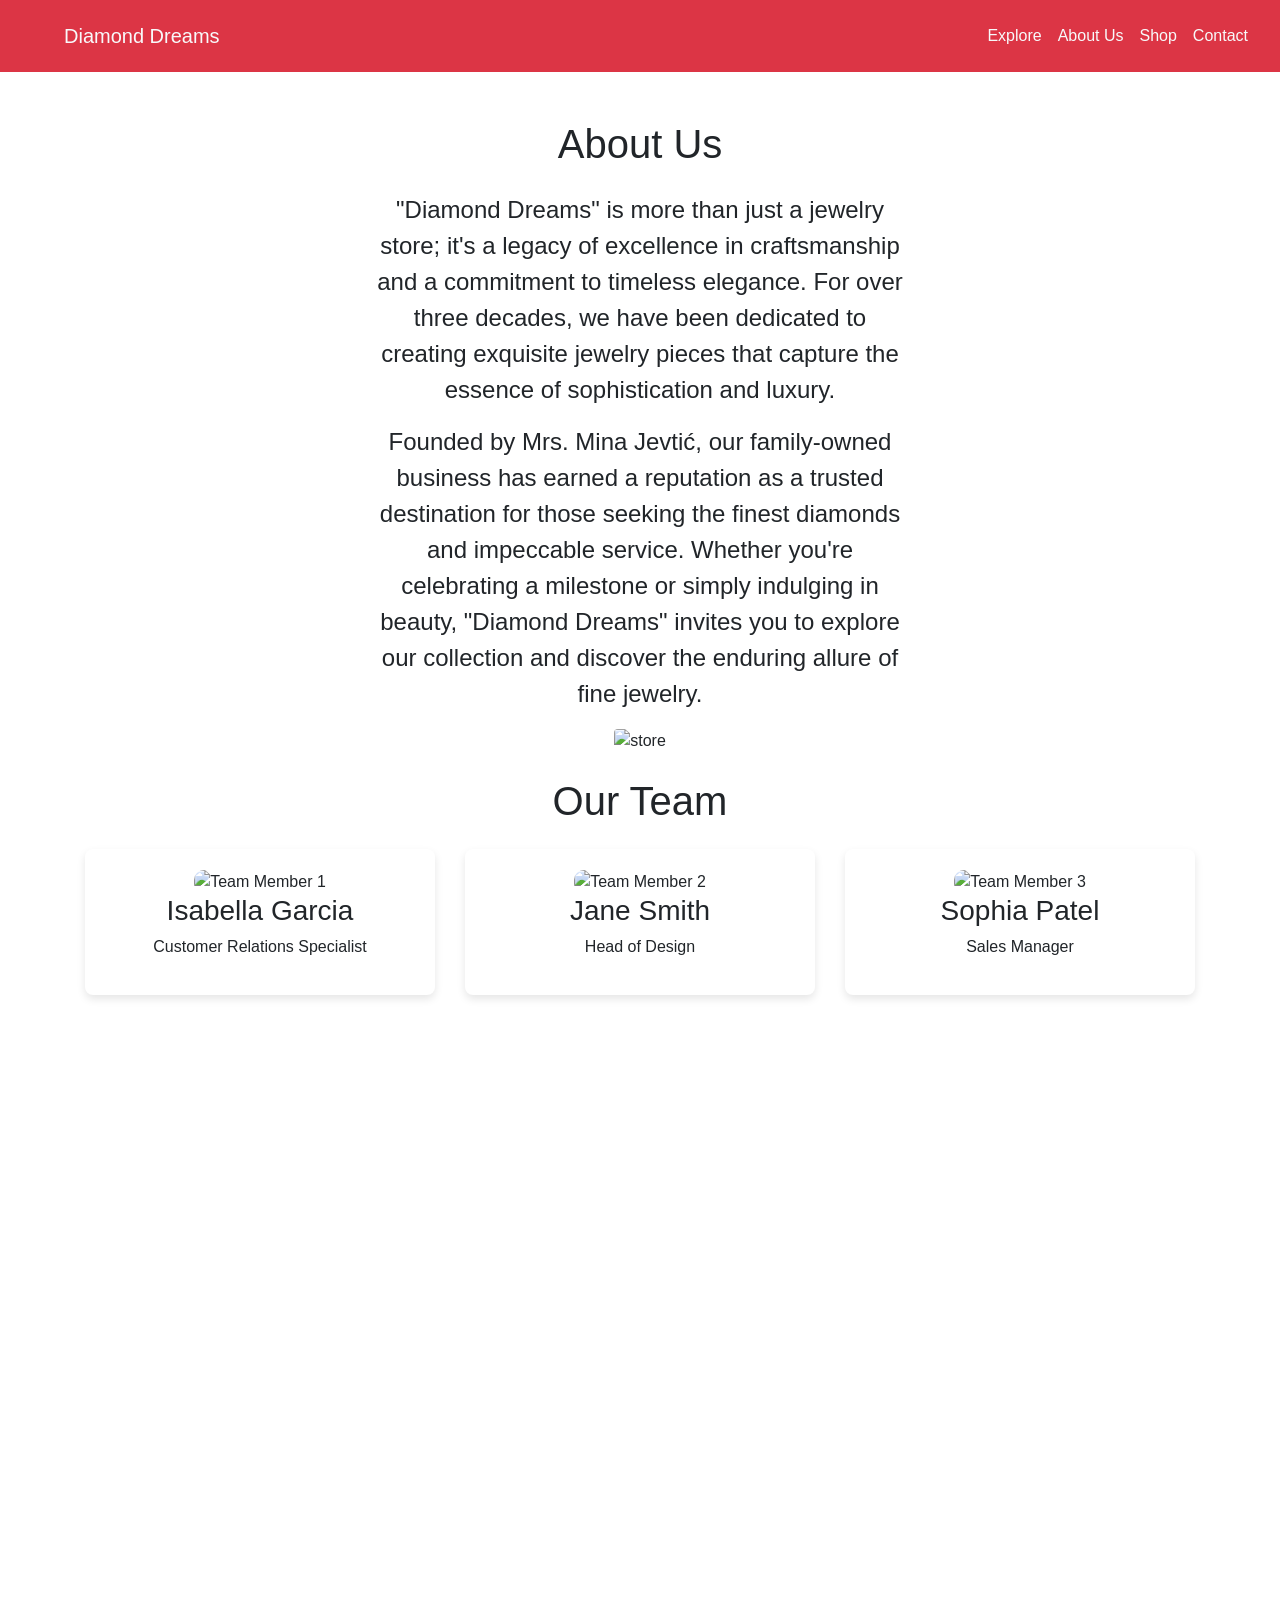
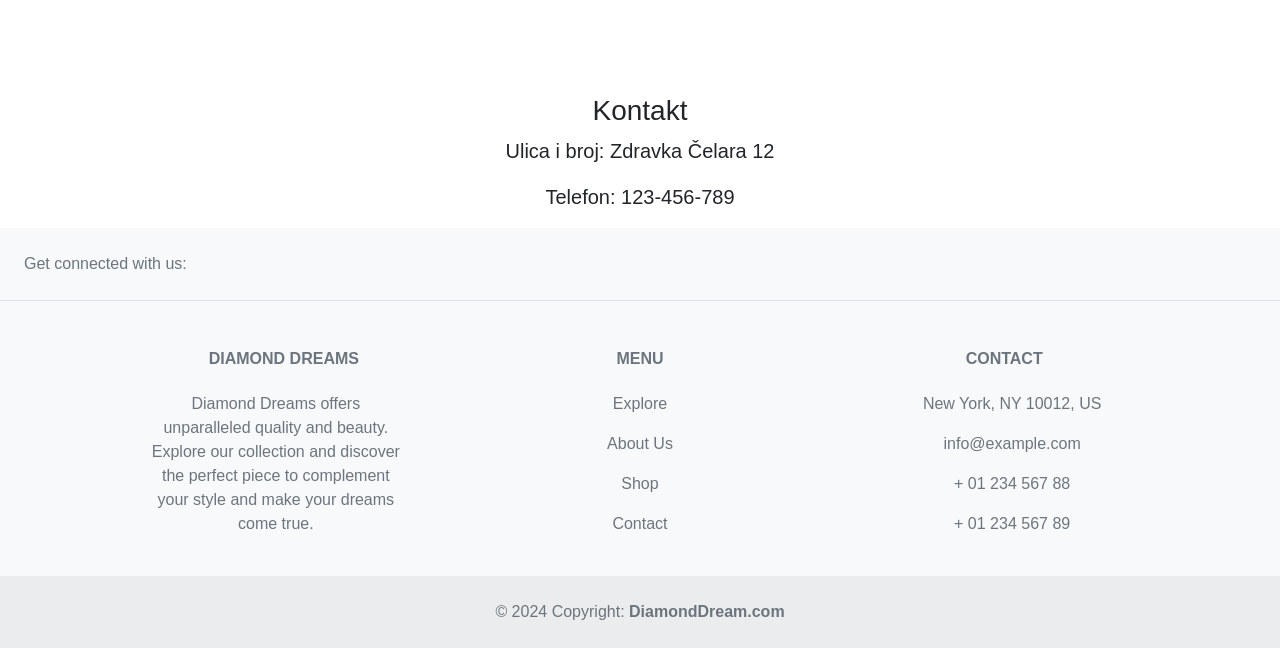
==== html/about.html @ 81db7b5b "Add files via upload" ====
<!DOCTYPE html>
<html lang="en">
    <head>
        <meta charset="UTF-8">
        <meta name="viewport" content="width=device-width, initial-scale=1.0">
        <meta name="description" content="Explore our exclusive collection of handmade silver jewelry. Perfect for every occasion, our unique designs are crafted with care. Shop now!">
        <meta name="keywords" content="Jewerly store, necklace, Jevtić, ring, bracelet">
        <meta name="author" content="Mina Jevtić">  
        <meta name="Copyright" content="Jewerly store Jevtić 2024.">
        <title>Diamond Dreams</title>
        <link href="https://maxcdn.bootstrapcdn.com/bootstrap/4.5.2/css/bootstrap.min.css" rel="stylesheet">
        <link href="https://cdn.jsdelivr.net/npm/bootstrap@5.3.3/dist/css/bootstrap.min.css" rel="stylesheet" integrity="sha384-QWTKZyjpPEjISv5WaRU9OFeRpok6YctnYmDr5pNlyT2bRjXh0JMhjY6hW+ALEwIH" crossorigin="anonymous">
        <link rel="shortcut icon" href="slike/icon.png">
        <link rel="stylesheet" href="styles.css">
        <script src="https://cdn.jsdelivr.net/npm/bootstrap@5.3.3/dist/js/bootstrap.bundle.min.js"></script>
    </head>
<body>

    <header data-mdb-sticky-boundary="true">
        <nav class="navbar navbar-expand-lg navbar-blue bg-danger">
            <a class="navbar-brand text-light ml-5" href="#">Diamond Dreams</a>
            <button class="navbar-toggler" type="button" data-toggle="collapse" data-target="#navbarNav"
                aria-controls="navbarNav" aria-expanded="false" aria-label="Toggle navigation">
                <span class="navbar-toggler-icon"></span>
            </button>
            <div class="collapse navbar-collapse mr-9 p-2" id="navbarNav">
                <ul class="navbar-nav ml-auto ">
                    <li class="nav-item ">
                        <a class="nav-link text-light " href="index.html">Explore</a>
                    </li>
                    <li class="nav-item">
                        <a class="nav-link text-light" href="about.html">About Us</a>
                    </li>
                    <li class="nav-item">
                        <a class="nav-link text-light" href="gallery.html">Shop</a>
                    </li>
                    <li class="nav-item">
                        <a class="nav-link text-light" href="contact.html">Contact</a>
                    </li>
                </ul>
            </div>
        </nav>
    </header>


    <div class="container mt-4">
        <h1 class="text-center mt-5 fs-1 about-h1">About Us</h1>
        <div class="row mt-4">
          <div class="col-md-6 order-1 col-md-12 text-center">
            <img src="slike/store.jpeg" class="img-fluid about-image rounded" alt="store">
          </div>
          <div class="col-md-6 fs-5 mt-md-0 mt-3 text-center mx-auto">
            <p class="fs-4 about-p">"Diamond Dreams" is more than just a jewelry store; it's a legacy of excellence in craftsmanship and a commitment to timeless elegance. For over three decades, we have been dedicated to creating exquisite jewelry pieces that capture the essence of sophistication and luxury. </p>
            <p class="fs-4 about-p">Founded by Mrs. Mina Jevtić, our family-owned business has earned a reputation as a trusted destination for those seeking the finest diamonds and impeccable service. Whether you're celebrating a milestone or simply indulging in beauty, "Diamond Dreams" invites you to explore our collection and discover the enduring allure of fine jewelry.</p>
          </div>
        </div>
      </div>
      
      <div class="container">
        <h1 class="my-4 text-center">Our Team</h1>
        
        <div class="row">
          <div class="col-lg-4 col-md-6">
            <div class="team-member">
              <img src="slike/woman2.jpg" alt="Team Member 1">
              <h3>Isabella Garcia</h3>
              <p>Customer Relations Specialist</p>
            </div>
          </div>
      
          <div class="col-lg-4 col-md-6">
            <div class="team-member">
              <img src="slike/man.jpg" alt="Team Member 2">
              <h3>Jane Smith</h3>
              <p>Head of Design</p>
            </div>
          </div>
      
          <div class="col-lg-4 col-md-6">
            <div class="team-member">
              <img src="slike/woman3.jpg" alt="Team Member 3">
              <h3>Sophia Patel</h3>
              <p>Sales Manager</p>
            </div>
          </div>
        </div>
      </div>
   
     
    
      <div class="col-md-12 text-center mt-2">
        <div class="mapa">
          <iframe src="https://www.google.com/maps/embed?pb=!1m18!1m12!1m3!1d2830.4055221670005!2d20.4815072!3d44.8133026!2m3!1f0!2f0!3f0!3m2!1i1024!2i768!4f13.1!3m3!1m2!1s0x475a7abd87fbf4b5%3A0xed137cbad2a8615c!2z0JfQtNGA0LDQstC60LAg0KfQtdC70LDRgNCwIDIzLCDQkdC10L7Qs9GA0LDQtCAxMTA2MA!5e0!3m2!1ssr!2srs!4v1711200705818!5m2!1ssr!2srs" 
                  width="1000" 
                  height="600" 
                  allowfullscreen="" 
                  loading="lazy" 
                  referrerpolicy="no-referrer-when-downgrade" 
                  class="mapa">
          </iframe>
        </div>
        <div class="mt-4 fs-5">
          <h3>Kontakt</h3>
          <p>Ulica i broj: Zdravka Čelara 12</p>
          <p>Telefon: 123-456-789</p>
        </div>
      </div>
    
<footer class="text-center text-lg-start bg-body-tertiary text-muted">
    <section class="d-flex justify-content-center justify-content-lg-between p-4 border-bottom">
        <div class="me-5 d-none d-lg-block">
            <span>Get connected with us:</span>
        </div>
    </section>
    <section class="">
        <div class="container text-center text-md-start mt-5">
            <div class="row mt-3">
                <div class="col-md-3 col-lg-4 col-xl-3 mx-auto mb-4">
                    <h6 class="text-uppercase fw-bold mb-4">
                        <i class="fas fa-gem me-3"></i>Diamond Dreams</h6>
                    <p>
                        Diamond Dreams offers unparalleled quality and beauty. Explore our collection and discover 
                        the perfect piece to complement your style and make your dreams come true.
                    </p>                       
                </div>
                <div class="col-md-3 col-lg-2 col-xl-2 mx-auto mb-4">
                    <h6 class="text-uppercase fw-bold mb-4">
                        Menu
                    </h6>
                    <p>
                        <a href="index.html" class="text-reset">Explore</a>
                    </p>
                    <p>
                        <a href="about.html" class="text-reset">About Us</a>
                    </p>
                    <p>
                        <a href="gallery.html" class="text-reset">Shop</a>
                    </p>
                    <p>
                        <a href="contact.html" class="text-reset">Contact</a>
                    </p>
                </div>
                <div class="col-md-4 col-lg-3 col-xl-3 mx-auto mb-md-0 mb-4">
                    <h6 class="text-uppercase fw-bold mb-4">Contact</h6>
                    <p><i class="fas fa-home me-3"></i> New York, NY 10012, US</p>
                    <p>
                        <i class="fas fa-envelope me-3"></i>
                        info@example.com
                    </p>
                    <p><i class="fas fa-phone me-3"></i> + 01 234 567 88</p>
                    <p><i class="fas fa-print me-3"></i> + 01 234 567 89</p>
                </div>
            </div>
        </div>
    </section>
    <div class="text-center p-4" style="background-color: rgba(0, 0, 0, 0.05);">
        © 2024 Copyright:
        <a class="text-reset fw-bold" href="#">DiamondDream.com</a>
    </div>
</footer>
<link href="https://stackpath.bootstrapcdn.com/bootstrap/4.5.2/css/bootstrap.min.css" rel="stylesheet">
</body>
</html>
<style>
    .team-member {
      text-align: center;
      margin-bottom: 60px;
      background-color: #ffffff;
      padding: 20px;
      border-radius: 8px;
      text-align: center;
      box-shadow: 0 4px 8px rgba(0,0,0,0.1); /* Subtle box shadow */
      transition: transform 0.3s ease-in-out;
    }
    .team-member img {
      height: auto;
      border-radius: 10px;
      max-width: 400px;
      max-height: 270px;
      background-size: cover;
    }
    .team-member:hover {
      transform: translateY(-5px); /* Move up slightly on hover */
    }
    .member-info {
      margin-top: 20px;
    }
    .header {
        background-color: #f8f9fa;
        padding: 60px 0;
        text-align: center;
    }
    .header h1 {
        margin: 0;
        font-size: 2.5rem;
    }
    .section-title {
        text-align: center;
        margin: 40px 0;
        font-size: 2rem;
    }

    .mission-statement {
        background-color: #e9ecef;
        padding: 60px 0;
    }
    .mission-statement p {
        font-size: 1.2rem;
        margin: 0;
    }
</style>
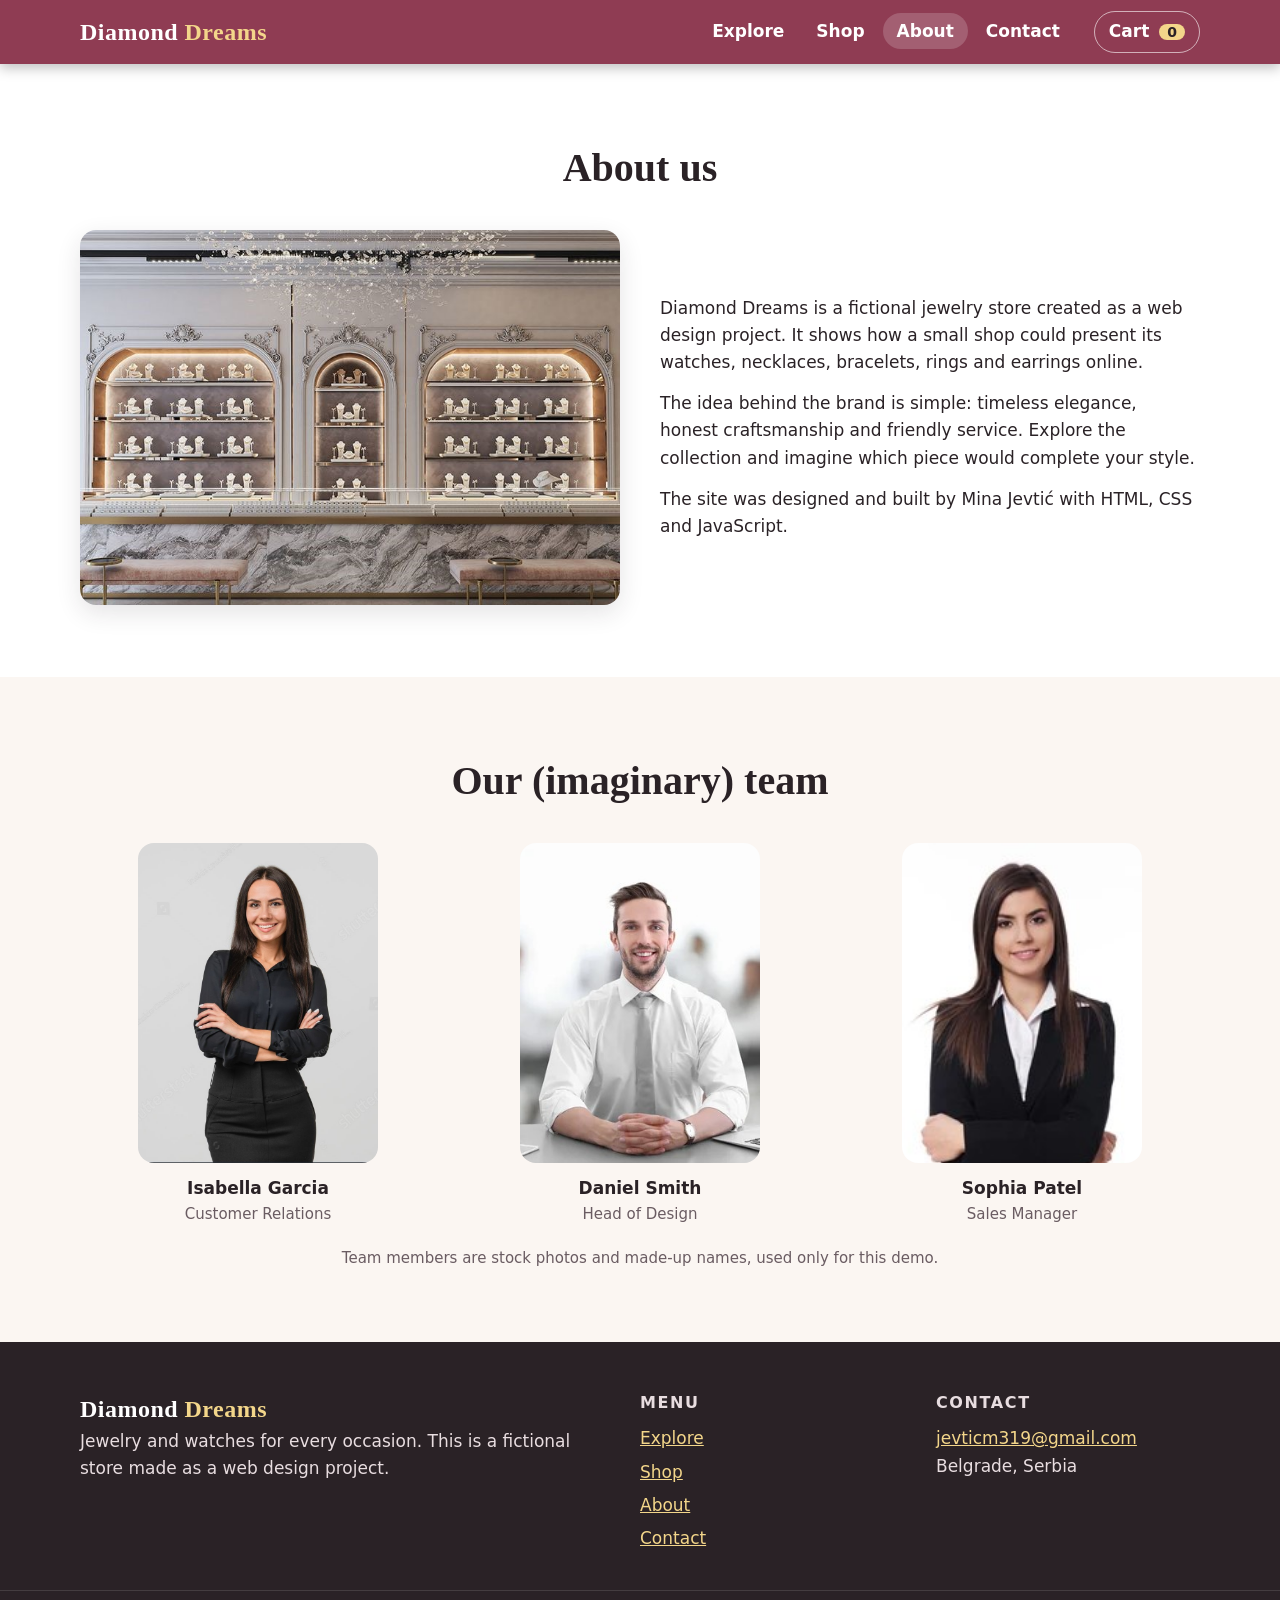
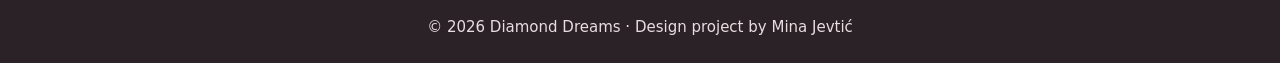
==== commit 562e4942: "Add files via upload" ====
--- a/html/about.html
+++ b/html/about.html
@@ -1,211 +1,57 @@
 <!DOCTYPE html>
 <html lang="en">
-    <head>
-        <meta charset="UTF-8">
-        <meta name="viewport" content="width=device-width, initial-scale=1.0">
-        <meta name="description" content="Explore our exclusive collection of handmade silver jewelry. Perfect for every occasion, our unique designs are crafted with care. Shop now!">
-        <meta name="keywords" content="Jewerly store, necklace, Jevtić, ring, bracelet">
-        <meta name="author" content="Mina Jevtić">  
-        <meta name="Copyright" content="Jewerly store Jevtić 2024.">
-        <title>Diamond Dreams</title>
-        <link href="https://maxcdn.bootstrapcdn.com/bootstrap/4.5.2/css/bootstrap.min.css" rel="stylesheet">
-        <link href="https://cdn.jsdelivr.net/npm/bootstrap@5.3.3/dist/css/bootstrap.min.css" rel="stylesheet" integrity="sha384-QWTKZyjpPEjISv5WaRU9OFeRpok6YctnYmDr5pNlyT2bRjXh0JMhjY6hW+ALEwIH" crossorigin="anonymous">
-        <link rel="shortcut icon" href="slike/icon.png">
-        <link rel="stylesheet" href="styles.css">
-        <script src="https://cdn.jsdelivr.net/npm/bootstrap@5.3.3/dist/js/bootstrap.bundle.min.js"></script>
-    </head>
+<head>
+<meta charset="UTF-8">
+<meta name="viewport" content="width=device-width, initial-scale=1.0">
+<title>About | Diamond Dreams</title>
+<meta name="description" content="About Diamond Dreams, a fictional jewelry store and web design project by Mina Jevtić.">
+<meta name="author" content="Mina Jevtić">
+<link rel="icon" href="../slike/icon.png" type="image/png">
+<link rel="stylesheet" href="style.css">
+</head>
 <body>
-
-    <header data-mdb-sticky-boundary="true">
-        <nav class="navbar navbar-expand-lg navbar-blue bg-danger">
-            <a class="navbar-brand text-light ml-5" href="#">Diamond Dreams</a>
-            <button class="navbar-toggler" type="button" data-toggle="collapse" data-target="#navbarNav"
-                aria-controls="navbarNav" aria-expanded="false" aria-label="Toggle navigation">
-                <span class="navbar-toggler-icon"></span>
-            </button>
-            <div class="collapse navbar-collapse mr-9 p-2" id="navbarNav">
-                <ul class="navbar-nav ml-auto ">
-                    <li class="nav-item ">
-                        <a class="nav-link text-light " href="index.html">Explore</a>
-                    </li>
-                    <li class="nav-item">
-                        <a class="nav-link text-light" href="about.html">About Us</a>
-                    </li>
-                    <li class="nav-item">
-                        <a class="nav-link text-light" href="gallery.html">Shop</a>
-                    </li>
-                    <li class="nav-item">
-                        <a class="nav-link text-light" href="contact.html">Contact</a>
-                    </li>
-                </ul>
-            </div>
-        </nav>
-    </header>
-
-
-    <div class="container mt-4">
-        <h1 class="text-center mt-5 fs-1 about-h1">About Us</h1>
-        <div class="row mt-4">
-          <div class="col-md-6 order-1 col-md-12 text-center">
-            <img src="slike/store.jpeg" class="img-fluid about-image rounded" alt="store">
-          </div>
-          <div class="col-md-6 fs-5 mt-md-0 mt-3 text-center mx-auto">
-            <p class="fs-4 about-p">"Diamond Dreams" is more than just a jewelry store; it's a legacy of excellence in craftsmanship and a commitment to timeless elegance. For over three decades, we have been dedicated to creating exquisite jewelry pieces that capture the essence of sophistication and luxury. </p>
-            <p class="fs-4 about-p">Founded by Mrs. Mina Jevtić, our family-owned business has earned a reputation as a trusted destination for those seeking the finest diamonds and impeccable service. Whether you're celebrating a milestone or simply indulging in beauty, "Diamond Dreams" invites you to explore our collection and discover the enduring allure of fine jewelry.</p>
-          </div>
-        </div>
-      </div>
-      
-      <div class="container">
-        <h1 class="my-4 text-center">Our Team</h1>
-        
-        <div class="row">
-          <div class="col-lg-4 col-md-6">
-            <div class="team-member">
-              <img src="slike/woman2.jpg" alt="Team Member 1">
-              <h3>Isabella Garcia</h3>
-              <p>Customer Relations Specialist</p>
-            </div>
-          </div>
-      
-          <div class="col-lg-4 col-md-6">
-            <div class="team-member">
-              <img src="slike/man.jpg" alt="Team Member 2">
-              <h3>Jane Smith</h3>
-              <p>Head of Design</p>
-            </div>
-          </div>
-      
-          <div class="col-lg-4 col-md-6">
-            <div class="team-member">
-              <img src="slike/woman3.jpg" alt="Team Member 3">
-              <h3>Sophia Patel</h3>
-              <p>Sales Manager</p>
-            </div>
-          </div>
-        </div>
-      </div>
-   
-     
-    
-      <div class="col-md-12 text-center mt-2">
-        <div class="mapa">
-          <iframe src="https://www.google.com/maps/embed?pb=!1m18!1m12!1m3!1d2830.4055221670005!2d20.4815072!3d44.8133026!2m3!1f0!2f0!3f0!3m2!1i1024!2i768!4f13.1!3m3!1m2!1s0x475a7abd87fbf4b5%3A0xed137cbad2a8615c!2z0JfQtNGA0LDQstC60LAg0KfQtdC70LDRgNCwIDIzLCDQkdC10L7Qs9GA0LDQtCAxMTA2MA!5e0!3m2!1ssr!2srs!4v1711200705818!5m2!1ssr!2srs" 
-                  width="1000" 
-                  height="600" 
-                  allowfullscreen="" 
-                  loading="lazy" 
-                  referrerpolicy="no-referrer-when-downgrade" 
-                  class="mapa">
-          </iframe>
-        </div>
-        <div class="mt-4 fs-5">
-          <h3>Kontakt</h3>
-          <p>Ulica i broj: Zdravka Čelara 12</p>
-          <p>Telefon: 123-456-789</p>
-        </div>
-      </div>
-    
-<footer class="text-center text-lg-start bg-body-tertiary text-muted">
-    <section class="d-flex justify-content-center justify-content-lg-between p-4 border-bottom">
-        <div class="me-5 d-none d-lg-block">
-            <span>Get connected with us:</span>
-        </div>
-    </section>
-    <section class="">
-        <div class="container text-center text-md-start mt-5">
-            <div class="row mt-3">
-                <div class="col-md-3 col-lg-4 col-xl-3 mx-auto mb-4">
-                    <h6 class="text-uppercase fw-bold mb-4">
-                        <i class="fas fa-gem me-3"></i>Diamond Dreams</h6>
-                    <p>
-                        Diamond Dreams offers unparalleled quality and beauty. Explore our collection and discover 
-                        the perfect piece to complement your style and make your dreams come true.
-                    </p>                       
-                </div>
-                <div class="col-md-3 col-lg-2 col-xl-2 mx-auto mb-4">
-                    <h6 class="text-uppercase fw-bold mb-4">
-                        Menu
-                    </h6>
-                    <p>
-                        <a href="index.html" class="text-reset">Explore</a>
-                    </p>
-                    <p>
-                        <a href="about.html" class="text-reset">About Us</a>
-                    </p>
-                    <p>
-                        <a href="gallery.html" class="text-reset">Shop</a>
-                    </p>
-                    <p>
-                        <a href="contact.html" class="text-reset">Contact</a>
-                    </p>
-                </div>
-                <div class="col-md-4 col-lg-3 col-xl-3 mx-auto mb-md-0 mb-4">
-                    <h6 class="text-uppercase fw-bold mb-4">Contact</h6>
-                    <p><i class="fas fa-home me-3"></i> New York, NY 10012, US</p>
-                    <p>
-                        <i class="fas fa-envelope me-3"></i>
-                        info@example.com
-                    </p>
-                    <p><i class="fas fa-phone me-3"></i> + 01 234 567 88</p>
-                    <p><i class="fas fa-print me-3"></i> + 01 234 567 89</p>
-                </div>
-            </div>
-        </div>
-    </section>
-    <div class="text-center p-4" style="background-color: rgba(0, 0, 0, 0.05);">
-        © 2024 Copyright:
-        <a class="text-reset fw-bold" href="#">DiamondDream.com</a>
+<a class="skip" href="#main">Skip to content</a>
+<header class="site-header">
+  <div class="wrap bar">
+    <a class="brand" href="../index.html">Diamond <span>Dreams</span></a>
+    <button class="menu-btn" id="menuBtn" aria-expanded="false" aria-controls="nav" aria-label="Open menu"><span></span><span></span><span></span></button>
+    <nav id="nav" aria-label="Main"><ul><li><a href="../index.html">Explore</a></li><li><a href="gallery.html">Shop</a></li><li><a href="about.html" aria-current="page">About</a></li><li><a href="contact.html">Contact</a></li></ul></nav>
+    <a class="cart-link" href="gallery.html" aria-label="Cart, items">Cart <b id="cartCount">0</b></a>
+  </div>
+</header>
+<main id="main">
+<section class="wrap section">
+  <h1 class="title">About us</h1>
+  <div class="about">
+    <img src="../slike/store.jpeg" alt="Jewelry store interior with lit display cabinets" width="735" height="510">
+    <div>
+      <p>Diamond Dreams is a fictional jewelry store created as a web design project. It shows how a small shop could present its watches, necklaces, bracelets, rings and earrings online.</p>
+      <p>The idea behind the brand is simple: timeless elegance, honest craftsmanship and friendly service. Explore the collection and imagine which piece would complete your style.</p>
+      <p>The site was designed and built by Mina Jevtić with HTML, CSS and JavaScript.</p>
     </div>
+  </div>
+</section>
+<section class="section tint">
+  <div class="wrap">
+    <h2 class="title">Our (imaginary) team</h2>
+    <div class="team">
+      <figure><img src="../slike/woman2.jpg" alt="Portrait of Isabella Garcia" width="796" height="1002" loading="lazy"><figcaption><strong>Isabella Garcia</strong><span>Customer Relations</span></figcaption></figure>
+      <figure><img src="../slike/man.jpg" alt="Portrait of Daniel Smith" width="292" height="400" loading="lazy"><figcaption><strong>Daniel Smith</strong><span>Head of Design</span></figcaption></figure>
+      <figure><img src="../slike/woman3.jpg" alt="Portrait of Sophia Patel" width="173" height="258" loading="lazy"><figcaption><strong>Sophia Patel</strong><span>Sales Manager</span></figcaption></figure>
+    </div>
+    <p class="small center">Team members are stock photos and made-up names, used only for this demo.</p>
+  </div>
+</section>
+</main>
+<footer class="site-footer">
+  <div class="wrap foot">
+    <div><p class="brand">Diamond <span>Dreams</span></p><p>Jewelry and watches for every occasion. This is a fictional store made as a web design project.</p></div>
+    <div><h3>Menu</h3><ul><li><a href="../index.html">Explore</a></li><li><a href="gallery.html">Shop</a></li><li><a href="about.html">About</a></li><li><a href="contact.html">Contact</a></li></ul></div>
+    <div><h3>Contact</h3><p><a href="mailto:jevticm319@gmail.com">jevticm319@gmail.com</a></p><p>Belgrade, Serbia</p></div>
+  </div>
+  <p class="copy">&copy; 2026 Diamond Dreams &middot; Design project by Mina Jevtić</p>
 </footer>
-<link href="https://stackpath.bootstrapcdn.com/bootstrap/4.5.2/css/bootstrap.min.css" rel="stylesheet">
+<div id="toast" class="toast" role="status" aria-live="polite"></div>
+<script src="../main.js"></script>
 </body>
 </html>
-<style>
-    .team-member {
-      text-align: center;
-      margin-bottom: 60px;
-      background-color: #ffffff;
-      padding: 20px;
-      border-radius: 8px;
-      text-align: center;
-      box-shadow: 0 4px 8px rgba(0,0,0,0.1); /* Subtle box shadow */
-      transition: transform 0.3s ease-in-out;
-    }
-    .team-member img {
-      height: auto;
-      border-radius: 10px;
-      max-width: 400px;
-      max-height: 270px;
-      background-size: cover;
-    }
-    .team-member:hover {
-      transform: translateY(-5px); /* Move up slightly on hover */
-    }
-    .member-info {
-      margin-top: 20px;
-    }
-    .header {
-        background-color: #f8f9fa;
-        padding: 60px 0;
-        text-align: center;
-    }
-    .header h1 {
-        margin: 0;
-        font-size: 2.5rem;
-    }
-    .section-title {
-        text-align: center;
-        margin: 40px 0;
-        font-size: 2rem;
-    }
-
-    .mission-statement {
-        background-color: #e9ecef;
-        padding: 60px 0;
-    }
-    .mission-statement p {
-        font-size: 1.2rem;
-        margin: 0;
-    }
-</style>
--- a/html/style.css
+++ b/html/style.css
@@ -0,0 +1,76 @@
+:root{--ink:#2a2226;--muted:#6a5c62;--rose:#b4506a;--rose-d:#8f3c53;--gold:#c9a24b;--cream:#fbf6f2;--line:#eadfe0;--white:#fff;--serif:Georgia,"Times New Roman",serif;--sans:system-ui,-apple-system,"Segoe UI",Roboto,Arial,sans-serif}
+*,*::before,*::after{box-sizing:border-box}
+body{margin:0;font-family:var(--sans);font-size:17px;line-height:1.6;color:var(--ink);background:var(--white)}
+img{max-width:100%;height:auto;display:block}
+h1,h2,h3,p,ul{margin:0}ul{padding:0;list-style:none}
+a{color:var(--rose-d)}
+:focus-visible{outline:3px solid var(--gold);outline-offset:3px}
+.wrap{width:min(1120px,100% - 40px);margin-inline:auto}
+.narrow{width:min(680px,100% - 40px)}
+.sr{position:absolute;width:1px;height:1px;overflow:hidden;clip:rect(0 0 0 0)}
+.skip{position:absolute;left:12px;top:-60px;background:var(--ink);color:#fff;padding:10px 16px;border-radius:8px;z-index:100}.skip:focus{top:12px}
+.site-header{position:sticky;top:0;z-index:50;background:var(--rose-d);color:#fff;box-shadow:0 4px 12px rgba(0,0,0,.25)}
+.bar{display:flex;align-items:center;gap:20px;min-height:64px}
+.brand{font-family:var(--serif);font-size:24px;font-weight:700;color:#fff;text-decoration:none;letter-spacing:.02em;margin-right:auto}
+.brand span{color:#f3d68a}
+.site-footer .brand{color:#fff}
+nav ul{display:flex;gap:4px}
+nav a{color:#fff;text-decoration:none;padding:8px 14px;border-radius:999px;font-weight:600}
+nav a:hover,nav a[aria-current]{background:rgba(255,255,255,.18)}
+.cart-link{color:#fff;text-decoration:none;font-weight:600;border:1.5px solid rgba(255,255,255,.6);padding:6px 14px;border-radius:999px}
+.cart-link b{background:#f3d68a;color:var(--ink);border-radius:999px;padding:0 8px;margin-left:4px;font-size:14px}
+.menu-btn{display:none;width:44px;height:44px;background:none;border:0;cursor:pointer;flex-direction:column;gap:5px;align-items:center;justify-content:center}
+.menu-btn span{width:24px;height:2px;background:#fff;display:block}
+.hero{min-height:80vh;display:flex;align-items:center;justify-content:center;text-align:center;color:#fff;padding:60px 20px;background:linear-gradient(rgba(30,20,25,.45),rgba(30,20,25,.55)),url("../slike/backgorund.webp") center/cover no-repeat}
+.hero h1{font-family:var(--serif);font-size:clamp(38px,7vw,72px);line-height:1.1;margin:8px 0 14px}
+.hero p{font-size:clamp(18px,2.4vw,22px);max-width:32em;margin-inline:auto}
+.kicker{font-size:14px;letter-spacing:.14em;text-transform:uppercase;color:var(--rose-d);font-weight:700}.kicker.light{color:#f3d68a}
+.btn{display:inline-flex;align-items:center;justify-content:center;min-height:46px;padding:0 26px;margin-top:22px;background:var(--rose);color:#fff;border:0;border-radius:999px;font:700 16px var(--sans);text-decoration:none;cursor:pointer;transition:background .2s,transform .2s}
+.btn:hover{background:var(--rose-d);transform:translateY(-1px)}.btn.small{min-height:40px;margin-top:12px;padding:0 20px}
+.section{padding:72px 0}.tint{background:var(--cream)}
+.title{font-family:var(--serif);font-size:clamp(28px,4vw,40px);text-align:center;margin-bottom:12px}
+.lead{text-align:center;color:var(--muted);max-width:38em;margin:0 auto 36px}
+.small{font-size:15px;color:var(--muted)}.center{text-align:center;margin-top:20px}
+.tiles{display:grid;grid-template-columns:repeat(3,minmax(0,1fr));gap:26px;margin-top:36px}
+.tile,.product{background:#fff;border:1px solid var(--line);border-radius:16px;overflow:hidden;box-shadow:0 8px 24px rgba(42,34,38,.07);display:flex;flex-direction:column}
+.tile img,.product img{width:100%;aspect-ratio:1/1;object-fit:cover;background:var(--cream)}
+.tile-body{padding:20px 22px 24px;display:flex;flex-direction:column;gap:6px;flex-grow:1}
+.tile-body h3{font-family:var(--serif);font-size:21px}.tile-body p{color:var(--muted);font-size:16px}
+.price{font-weight:700;color:var(--ink)!important;font-size:19px!important;margin-top:auto;padding-top:8px}
+.link{font-weight:700;margin-top:auto;padding-top:8px}
+.filters{display:flex;justify-content:flex-end;align-items:center;gap:10px;margin-bottom:-12px}
+select,input,textarea{font:400 17px var(--sans);color:var(--ink)}
+.carousel{position:relative;max-width:640px;margin:32px auto 0;border-radius:16px;overflow:hidden;background:#fff;border:1px solid var(--line)}
+.slide{display:none;margin:0}.slide.active{display:block}.slide img{width:100%;aspect-ratio:1/1;object-fit:contain;background:#fff}
+.c-btn{position:absolute;top:50%;transform:translateY(-50%);width:46px;height:46px;border-radius:50%;border:0;background:rgba(143,60,83,.9);color:#fff;font-size:28px;line-height:1;cursor:pointer}
+.c-btn.prev{left:12px}.c-btn.next{right:12px}
+.dots{position:absolute;bottom:12px;left:0;right:0;display:flex;justify-content:center;gap:10px}
+.dots button{width:12px;height:12px;border-radius:50%;border:1.5px solid var(--rose-d);background:#fff;padding:0;cursor:pointer}.dots button[aria-current="true"]{background:var(--rose-d)}
+.news{display:flex;flex-wrap:wrap;gap:12px}.news input{flex:1 1 240px}.news .btn{margin-top:0}
+input,select,textarea{width:100%;padding:12px 14px;border:1.5px solid #d9c3ca;border-radius:10px;background:#fff}
+input.bad,select.bad,textarea.bad{border-color:#b3261e}
+.msg{min-height:1.6em;font-weight:600;flex-basis:100%}.msg.err{color:#b3261e}.msg.ok{color:#1f6b3a}
+.form{display:grid;gap:16px;background:#fff;border:1px solid var(--line);border-radius:16px;padding:28px;box-shadow:0 8px 24px rgba(42,34,38,.07)}
+.field{display:flex;flex-direction:column;gap:6px}.field label{font-weight:700;font-size:15px}
+.form .btn{margin-top:0;justify-self:start}
+.about{display:grid;grid-template-columns:1fr 1fr;gap:40px;align-items:center;margin-top:30px}
+.about img{border-radius:16px;box-shadow:0 8px 24px rgba(42,34,38,.12)}.about p+p{margin-top:14px}
+.team{display:grid;grid-template-columns:repeat(3,minmax(0,1fr));gap:26px;margin-top:30px}
+.team figure{margin:0;text-align:center}.team img{width:100%;max-width:240px;aspect-ratio:3/4;object-fit:cover;object-position:top;border-radius:16px;margin:0 auto 12px}
+.team figcaption{display:flex;flex-direction:column}.team span{color:var(--muted);font-size:15px}
+dialog{border:0;border-radius:16px;padding:28px;max-width:420px;box-shadow:0 20px 60px rgba(0,0,0,.3)}dialog::backdrop{background:rgba(30,20,25,.55)}
+dialog h2{font-family:var(--serif);margin-bottom:10px}dialog .btn{margin-top:16px}
+.toast{position:fixed;left:50%;bottom:24px;transform:translate(-50%,20px);background:var(--ink);color:#fff;padding:12px 22px;border-radius:999px;opacity:0;pointer-events:none;transition:.25s;z-index:80}.toast.show{opacity:1;transform:translate(-50%,0)}
+.site-footer{background:var(--ink);color:#e8dde0;padding-top:48px;margin-top:0}
+.foot{display:grid;grid-template-columns:2fr 1fr 1fr;gap:32px}.foot h3{font-size:16px;text-transform:uppercase;letter-spacing:.1em;margin-bottom:10px}
+.foot a{color:#f3d68a}.foot li{margin-bottom:6px}
+.copy{text-align:center;padding:24px 20px;margin-top:32px;border-top:1px solid rgba(255,255,255,.12);font-size:15px}
+@media(max-width:900px){.tiles{grid-template-columns:repeat(2,minmax(0,1fr))}.about{grid-template-columns:1fr}.foot{grid-template-columns:1fr}}
+@media(max-width:720px){
+ .menu-btn{display:flex}
+ nav{position:absolute;top:64px;left:0;right:0;background:var(--rose-d);display:none;padding:8px 20px 16px}
+ nav.open{display:block}nav ul{flex-direction:column}nav a{display:block;padding:14px 8px}
+ .tiles,.team{grid-template-columns:1fr}.section{padding:52px 0}.form{padding:20px}
+ .filters{justify-content:flex-start;margin-bottom:0}
+}
+@media(prefers-reduced-motion:reduce){*{transition:none!important;animation:none!important}}
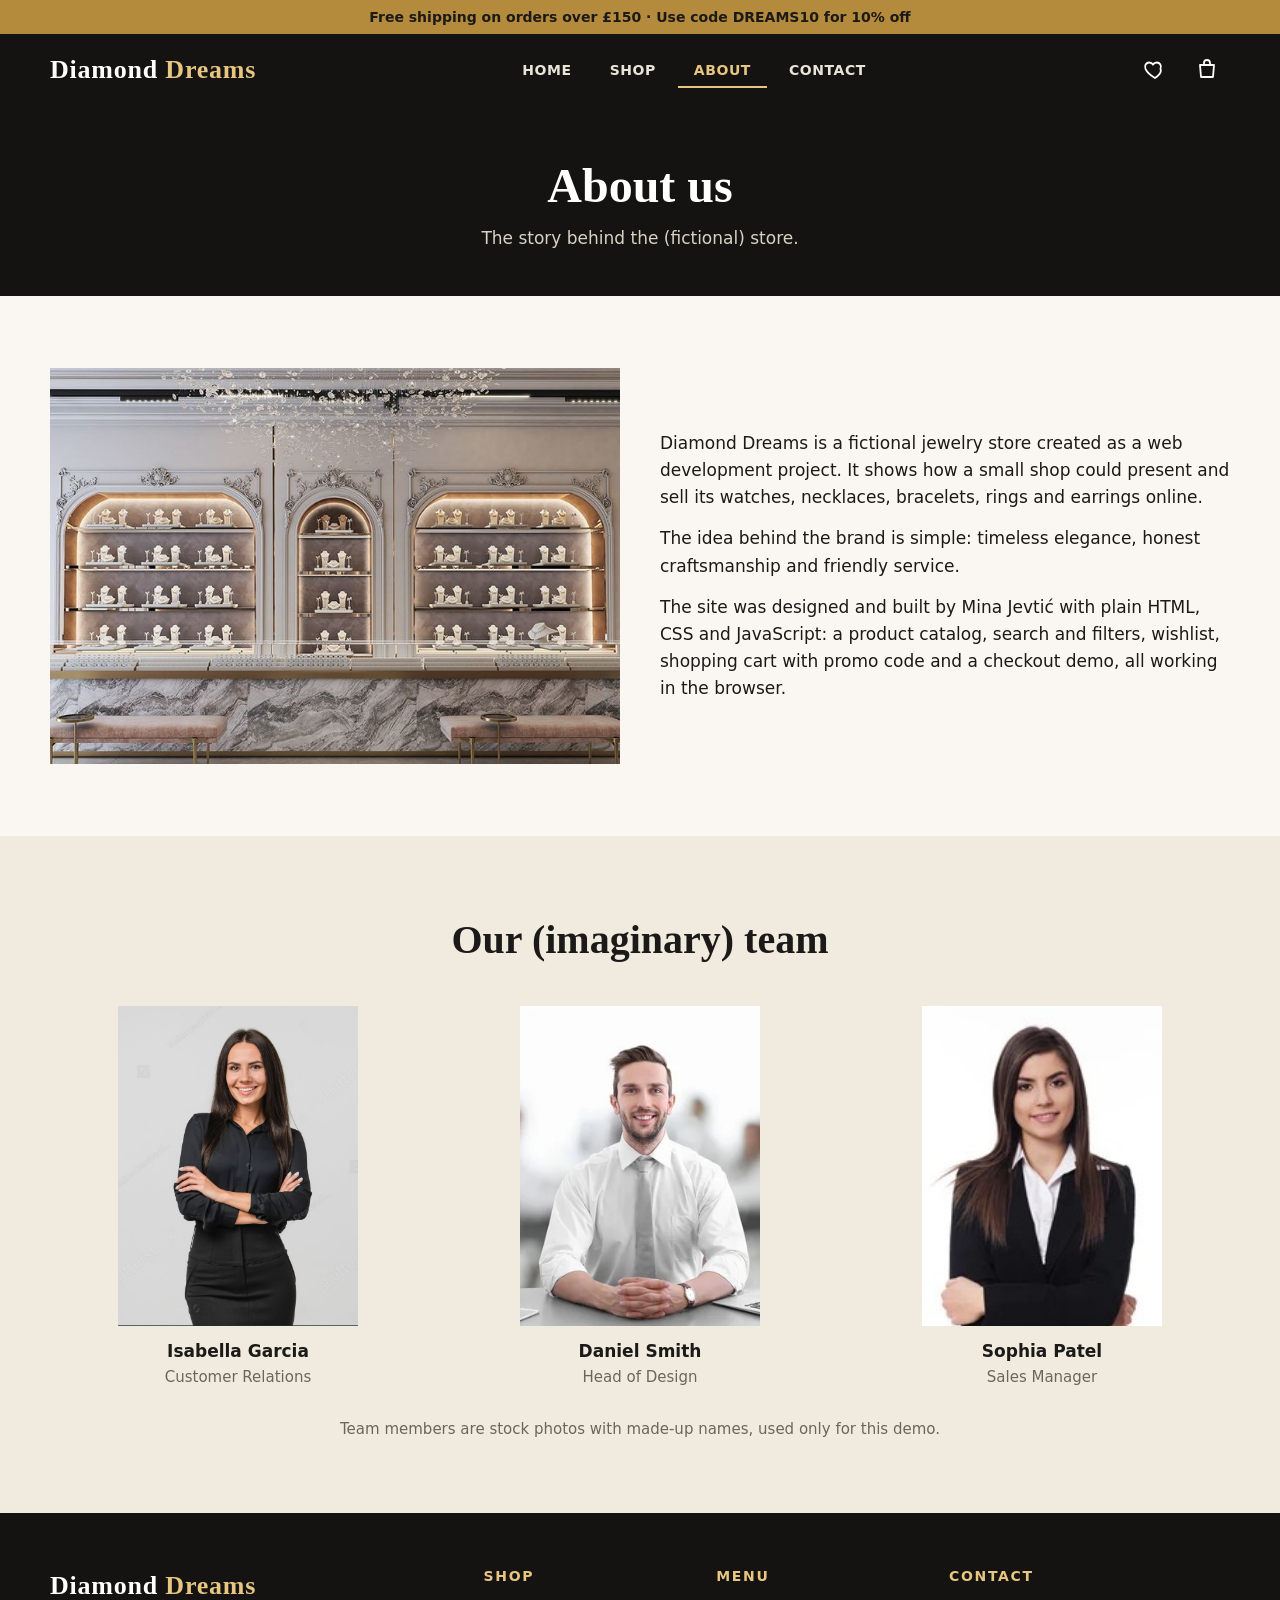
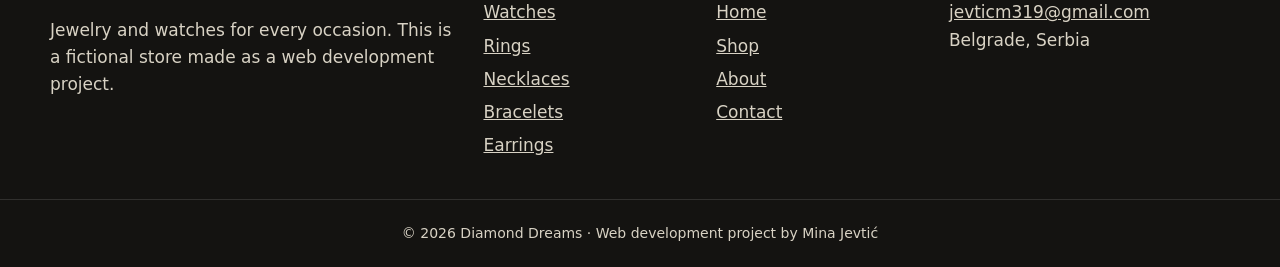
==== commit b38f098e: "Add files via upload" ====
--- a/html/about.html
+++ b/html/about.html
@@ -4,54 +4,92 @@
 <meta charset="UTF-8">
 <meta name="viewport" content="width=device-width, initial-scale=1.0">
 <title>About | Diamond Dreams</title>
-<meta name="description" content="About Diamond Dreams, a fictional jewelry store and web design project by Mina Jevtić.">
+<meta name="description" content="About Diamond Dreams, a fictional jewelry store and web development project by Mina Jevtić.">
 <meta name="author" content="Mina Jevtić">
 <link rel="icon" href="../slike/icon.png" type="image/png">
 <link rel="stylesheet" href="style.css">
 </head>
-<body>
+<body data-base="../">
 <a class="skip" href="#main">Skip to content</a>
+<div class="topbar">Free shipping on orders over £150 &middot; Use code <b>DREAMS10</b> for 10% off</div>
 <header class="site-header">
   <div class="wrap bar">
+    <button class="menu-btn" id="menuBtn" aria-expanded="false" aria-controls="nav" aria-label="Open menu"><span></span><span></span><span></span></button>
     <a class="brand" href="../index.html">Diamond <span>Dreams</span></a>
-    <button class="menu-btn" id="menuBtn" aria-expanded="false" aria-controls="nav" aria-label="Open menu"><span></span><span></span><span></span></button>
-    <nav id="nav" aria-label="Main"><ul><li><a href="../index.html">Explore</a></li><li><a href="gallery.html">Shop</a></li><li><a href="about.html" aria-current="page">About</a></li><li><a href="contact.html">Contact</a></li></ul></nav>
-    <a class="cart-link" href="gallery.html" aria-label="Cart, items">Cart <b id="cartCount">0</b></a>
+    <nav id="nav" aria-label="Main"><ul><li><a href="../index.html">Home</a></li><li><a href="gallery.html">Shop</a></li><li><a href="about.html" aria-current="page">About</a></li><li><a href="contact.html">Contact</a></li></ul></nav>
+    <div class="tools">
+      <button class="icon-btn" type="button" data-open="wish" aria-label="Open wishlist"><svg viewBox="0 0 24 24" aria-hidden="true"><path d="M12 21s-7.500-4.600-9.500-9.200C1.200 8.600 3 5.500 6.200 5.500c1.900 0 3.200 1 3.800 2.200.600-1.200 1.900-2.200 3.800-2.200 3.200 0 5 3.100 3.700 6.300C19.500 16.400 12 21 12 21z"/></svg><b data-wish-count hidden>0</b></button>
+      <button class="icon-btn" type="button" data-open="cart" aria-label="Open cart"><svg viewBox="0 0 24 24" aria-hidden="true"><path d="M5 8h14l-1 12H6L5 8z"/><path d="M9 8V6a3 3 0 016 0v2"/></svg><b data-cart-count hidden>0</b></button>
+    </div>
   </div>
 </header>
 <main id="main">
-<section class="wrap section">
-  <h1 class="title">About us</h1>
-  <div class="about">
-    <img src="../slike/store.jpeg" alt="Jewelry store interior with lit display cabinets" width="735" height="510">
-    <div>
-      <p>Diamond Dreams is a fictional jewelry store created as a web design project. It shows how a small shop could present its watches, necklaces, bracelets, rings and earrings online.</p>
-      <p>The idea behind the brand is simple: timeless elegance, honest craftsmanship and friendly service. Explore the collection and imagine which piece would complete your style.</p>
-      <p>The site was designed and built by Mina Jevtić with HTML, CSS and JavaScript.</p>
-    </div>
-  </div>
-</section>
-<section class="section tint">
-  <div class="wrap">
-    <h2 class="title">Our (imaginary) team</h2>
-    <div class="team">
-      <figure><img src="../slike/woman2.jpg" alt="Portrait of Isabella Garcia" width="796" height="1002" loading="lazy"><figcaption><strong>Isabella Garcia</strong><span>Customer Relations</span></figcaption></figure>
-      <figure><img src="../slike/man.jpg" alt="Portrait of Daniel Smith" width="292" height="400" loading="lazy"><figcaption><strong>Daniel Smith</strong><span>Head of Design</span></figcaption></figure>
-      <figure><img src="../slike/woman3.jpg" alt="Portrait of Sophia Patel" width="173" height="258" loading="lazy"><figcaption><strong>Sophia Patel</strong><span>Sales Manager</span></figcaption></figure>
-    </div>
-    <p class="small center">Team members are stock photos and made-up names, used only for this demo.</p>
-  </div>
-</section>
+<section class="page-head"><div class="wrap"><h1>About us</h1><p>The story behind the (fictional) store.</p></div></section>
+<section class="wrap section"><div class="about"><img src="../slike/store.jpeg" alt="Jewelry store interior with lit display cabinets" width="735" height="510"><div>
+<p>Diamond Dreams is a fictional jewelry store created as a web development project. It shows how a small shop could present and sell its watches, necklaces, bracelets, rings and earrings online.</p>
+<p>The idea behind the brand is simple: timeless elegance, honest craftsmanship and friendly service.</p>
+<p>The site was designed and built by Mina Jevtić with plain HTML, CSS and JavaScript: a product catalog, search and filters, wishlist, shopping cart with promo code and a checkout demo, all working in the browser.</p></div></div></section>
+<section class="section tint"><div class="wrap"><h2 class="title">Our (imaginary) team</h2><div class="team">
+<figure><img src="../slike/woman2.jpg" alt="Portrait of Isabella Garcia" width="796" height="1002" loading="lazy"><figcaption><strong>Isabella Garcia</strong><span>Customer Relations</span></figcaption></figure>
+<figure><img src="../slike/man.jpg" alt="Portrait of Daniel Smith" width="292" height="400" loading="lazy"><figcaption><strong>Daniel Smith</strong><span>Head of Design</span></figcaption></figure>
+<figure><img src="../slike/woman3.jpg" alt="Portrait of Sophia Patel" width="173" height="258" loading="lazy"><figcaption><strong>Sophia Patel</strong><span>Sales Manager</span></figcaption></figure></div>
+<p class="small center">Team members are stock photos with made-up names, used only for this demo.</p></div></section>
 </main>
 <footer class="site-footer">
   <div class="wrap foot">
-    <div><p class="brand">Diamond <span>Dreams</span></p><p>Jewelry and watches for every occasion. This is a fictional store made as a web design project.</p></div>
-    <div><h3>Menu</h3><ul><li><a href="../index.html">Explore</a></li><li><a href="gallery.html">Shop</a></li><li><a href="about.html">About</a></li><li><a href="contact.html">Contact</a></li></ul></div>
+    <div><p class="brand">Diamond <span>Dreams</span></p><p>Jewelry and watches for every occasion. This is a fictional store made as a web development project.</p></div>
+    <div><h3>Shop</h3><ul><li><a href="gallery.html?cat=Watches">Watches</a></li><li><a href="gallery.html?cat=Rings">Rings</a></li><li><a href="gallery.html?cat=Necklaces">Necklaces</a></li><li><a href="gallery.html?cat=Bracelets">Bracelets</a></li><li><a href="gallery.html?cat=Earrings">Earrings</a></li></ul></div>
+    <div><h3>Menu</h3><ul><li><a href="../index.html">Home</a></li><li><a href="gallery.html">Shop</a></li><li><a href="about.html">About</a></li><li><a href="contact.html">Contact</a></li></ul></div>
     <div><h3>Contact</h3><p><a href="mailto:jevticm319@gmail.com">jevticm319@gmail.com</a></p><p>Belgrade, Serbia</p></div>
   </div>
-  <p class="copy">&copy; 2026 Diamond Dreams &middot; Design project by Mina Jevtić</p>
+  <p class="copy">&copy; 2026 Diamond Dreams &middot; Web development project by Mina Jevtić</p>
 </footer>
+
+<div class="overlay" id="overlay"></div>
+<aside class="drawer" id="drawer" role="dialog" aria-modal="true" aria-label="Cart and wishlist" aria-hidden="true">
+  <div class="d-head">
+    <div class="d-tabs" role="tablist"><button class="d-tab on" role="tab" type="button" data-tab="cart" aria-selected="true">Cart <b data-cart-count hidden>0</b></button><button class="d-tab" role="tab" type="button" data-tab="wish" aria-selected="false">Wishlist <b data-wish-count hidden>0</b></button></div>
+    <button class="icon-btn dark" id="drawerClose" type="button" aria-label="Close">&times;</button>
+  </div>
+  <div class="d-body" id="drawerBody"></div>
+  <div class="d-foot" id="drawerFoot"></div>
+</aside>
+
+<dialog id="quickView" class="modal" aria-labelledby="qvName">
+  <button class="x" type="button" data-close-dialog aria-label="Close">&times;</button>
+  <div class="qv">
+    <img id="qvImg" src="" alt="" width="420" height="420">
+    <div>
+      <p class="kicker" id="qvCat"></p><h2 id="qvName"></h2><p class="price big" id="qvPrice"></p><p id="qvDesc"></p>
+      <div class="qv-row"><label for="qvQty">Quantity</label><input id="qvQty" type="number" min="1" max="10" value="1"></div>
+      <div class="qv-row"><button class="btn" type="button" id="qvAdd">Add to cart</button><button class="btn ghost" type="button" id="qvWish" aria-pressed="false">♡ Save</button></div>
+      <p class="small">More like this</p><div class="rel" id="qvRel"></div>
+    </div>
+  </div>
+</dialog>
+
+<dialog id="checkoutDialog" class="modal narrow-modal" aria-labelledby="coTitle">
+  <button class="x" type="button" data-close-dialog aria-label="Close">&times;</button>
+  <form id="coForm" novalidate>
+    <h2 id="coTitle">Checkout</h2><p class="small" id="coSummary"></p>
+    <p class="demo">Demo store: nothing is charged and no payment details are collected.</p>
+    <div class="field"><label for="coName">Full name</label><input id="coName" autocomplete="name"></div>
+    <div class="field"><label for="coEmail">Email</label><input id="coEmail" type="email" autocomplete="email"></div>
+    <div class="field"><label for="coAddress">Address</label><input id="coAddress" autocomplete="street-address"></div>
+    <div class="two"><div class="field"><label for="coCity">City</label><input id="coCity" autocomplete="address-level2"></div><div class="field"><label for="coZip">Postal code</label><input id="coZip" autocomplete="postal-code"></div></div>
+    <p class="msg" id="coMsg" role="status"></p>
+    <button class="btn wide" type="submit">Place order</button>
+  </form>
+  <div id="coDone" hidden>
+    <h2>Thank you for your order!</h2>
+    <p>Order number: <strong id="coOrderNo"></strong></p>
+    <p>A confirmation for <strong id="coDoneTotal"></strong> would be sent to <strong id="coDoneEmail"></strong>.</p>
+    <p class="demo">This was a demo order, so nothing was really bought.</p>
+    <button class="btn" type="button" data-close-dialog>Close</button>
+  </div>
+</dialog>
 <div id="toast" class="toast" role="status" aria-live="polite"></div>
+<script src="../products.js"></script>
 <script src="../main.js"></script>
 </body>
 </html>
--- a/html/style.css
+++ b/html/style.css
@@ -1,76 +1,134 @@
-:root{--ink:#2a2226;--muted:#6a5c62;--rose:#b4506a;--rose-d:#8f3c53;--gold:#c9a24b;--cream:#fbf6f2;--line:#eadfe0;--white:#fff;--serif:Georgia,"Times New Roman",serif;--sans:system-ui,-apple-system,"Segoe UI",Roboto,Arial,sans-serif}
+:root{--bg:#faf7f2;--ink:#1b1a18;--muted:#6b665d;--gold:#b48a3c;--gold-d:#7d5c1c;--gold-l:#e6c680;--dark:#141311;--line:#e6dfd2;--white:#fff;--serif:Georgia,"Times New Roman",serif;--sans:system-ui,-apple-system,"Segoe UI",Roboto,Arial,sans-serif}
 *,*::before,*::after{box-sizing:border-box}
-body{margin:0;font-family:var(--sans);font-size:17px;line-height:1.6;color:var(--ink);background:var(--white)}
+body{margin:0;font-family:var(--sans);font-size:17px;line-height:1.6;color:var(--ink);background:var(--bg)}
+body.no-scroll{overflow:hidden}
 img{max-width:100%;height:auto;display:block}
-h1,h2,h3,p,ul{margin:0}ul{padding:0;list-style:none}
-a{color:var(--rose-d)}
+h1,h2,h3,p,ul,dl,dd{margin:0}ul{padding:0;list-style:none}
+a{color:var(--gold-d)}
+button{font-family:inherit}
+[hidden]{display:none!important}
 :focus-visible{outline:3px solid var(--gold);outline-offset:3px}
-.wrap{width:min(1120px,100% - 40px);margin-inline:auto}
-.narrow{width:min(680px,100% - 40px)}
+.wrap{width:min(1180px,100% - 40px);margin-inline:auto}.narrow{width:min(680px,100% - 40px)}
 .sr{position:absolute;width:1px;height:1px;overflow:hidden;clip:rect(0 0 0 0)}
-.skip{position:absolute;left:12px;top:-60px;background:var(--ink);color:#fff;padding:10px 16px;border-radius:8px;z-index:100}.skip:focus{top:12px}
-.site-header{position:sticky;top:0;z-index:50;background:var(--rose-d);color:#fff;box-shadow:0 4px 12px rgba(0,0,0,.25)}
-.bar{display:flex;align-items:center;gap:20px;min-height:64px}
-.brand{font-family:var(--serif);font-size:24px;font-weight:700;color:#fff;text-decoration:none;letter-spacing:.02em;margin-right:auto}
-.brand span{color:#f3d68a}
-.site-footer .brand{color:#fff}
-nav ul{display:flex;gap:4px}
-nav a{color:#fff;text-decoration:none;padding:8px 14px;border-radius:999px;font-weight:600}
-nav a:hover,nav a[aria-current]{background:rgba(255,255,255,.18)}
-.cart-link{color:#fff;text-decoration:none;font-weight:600;border:1.5px solid rgba(255,255,255,.6);padding:6px 14px;border-radius:999px}
-.cart-link b{background:#f3d68a;color:var(--ink);border-radius:999px;padding:0 8px;margin-left:4px;font-size:14px}
+.skip{position:absolute;left:12px;top:-60px;background:var(--ink);color:#fff;padding:10px 16px;border-radius:8px;z-index:200}.skip:focus{top:12px}
+.topbar{background:var(--gold);color:#1b1a18;text-align:center;font-size:14px;padding:6px 12px;font-weight:600}
+.site-header{position:sticky;top:0;z-index:60;background:var(--dark);color:#fff}
+.bar{display:flex;align-items:center;gap:20px;min-height:70px}
+.brand{font-family:var(--serif);font-size:26px;font-weight:700;color:#fff;text-decoration:none;letter-spacing:.03em}.brand span{color:var(--gold-l)}
+nav{margin-inline:auto}nav ul{display:flex;gap:6px}
+nav a{color:#e9e4d8;text-decoration:none;padding:8px 16px;font-weight:600;letter-spacing:.04em;text-transform:uppercase;font-size:14px;border-bottom:2px solid transparent}
+nav a:hover,nav a[aria-current]{color:var(--gold-l);border-color:var(--gold-l)}
+.tools{display:flex;gap:6px}
+.icon-btn{position:relative;width:46px;height:46px;background:none;border:0;color:#fff;cursor:pointer;border-radius:50%;display:grid;place-items:center;font-size:30px;line-height:1}
+.icon-btn:hover{background:rgba(255,255,255,.12)}.icon-btn.dark{color:var(--ink)}.icon-btn.dark:hover{background:#eee}
+.icon-btn svg{width:24px;height:24px;fill:none;stroke:currentColor;stroke-width:1.8;stroke-linejoin:round;stroke-linecap:round}
+.icon-btn b,.d-tab b{background:var(--gold);color:#1b1a18;font-size:12px;min-width:20px;height:20px;border-radius:10px;display:inline-grid;place-items:center;padding:0 5px}
+.icon-btn b{position:absolute;top:2px;right:0}
 .menu-btn{display:none;width:44px;height:44px;background:none;border:0;cursor:pointer;flex-direction:column;gap:5px;align-items:center;justify-content:center}
 .menu-btn span{width:24px;height:2px;background:#fff;display:block}
-.hero{min-height:80vh;display:flex;align-items:center;justify-content:center;text-align:center;color:#fff;padding:60px 20px;background:linear-gradient(rgba(30,20,25,.45),rgba(30,20,25,.55)),url("../slike/backgorund.webp") center/cover no-repeat}
-.hero h1{font-family:var(--serif);font-size:clamp(38px,7vw,72px);line-height:1.1;margin:8px 0 14px}
-.hero p{font-size:clamp(18px,2.4vw,22px);max-width:32em;margin-inline:auto}
-.kicker{font-size:14px;letter-spacing:.14em;text-transform:uppercase;color:var(--rose-d);font-weight:700}.kicker.light{color:#f3d68a}
-.btn{display:inline-flex;align-items:center;justify-content:center;min-height:46px;padding:0 26px;margin-top:22px;background:var(--rose);color:#fff;border:0;border-radius:999px;font:700 16px var(--sans);text-decoration:none;cursor:pointer;transition:background .2s,transform .2s}
-.btn:hover{background:var(--rose-d);transform:translateY(-1px)}.btn.small{min-height:40px;margin-top:12px;padding:0 20px}
-.section{padding:72px 0}.tint{background:var(--cream)}
-.title{font-family:var(--serif);font-size:clamp(28px,4vw,40px);text-align:center;margin-bottom:12px}
-.lead{text-align:center;color:var(--muted);max-width:38em;margin:0 auto 36px}
-.small{font-size:15px;color:var(--muted)}.center{text-align:center;margin-top:20px}
-.tiles{display:grid;grid-template-columns:repeat(3,minmax(0,1fr));gap:26px;margin-top:36px}
-.tile,.product{background:#fff;border:1px solid var(--line);border-radius:16px;overflow:hidden;box-shadow:0 8px 24px rgba(42,34,38,.07);display:flex;flex-direction:column}
-.tile img,.product img{width:100%;aspect-ratio:1/1;object-fit:cover;background:var(--cream)}
-.tile-body{padding:20px 22px 24px;display:flex;flex-direction:column;gap:6px;flex-grow:1}
-.tile-body h3{font-family:var(--serif);font-size:21px}.tile-body p{color:var(--muted);font-size:16px}
-.price{font-weight:700;color:var(--ink)!important;font-size:19px!important;margin-top:auto;padding-top:8px}
-.link{font-weight:700;margin-top:auto;padding-top:8px}
-.filters{display:flex;justify-content:flex-end;align-items:center;gap:10px;margin-bottom:-12px}
-select,input,textarea{font:400 17px var(--sans);color:var(--ink)}
-.carousel{position:relative;max-width:640px;margin:32px auto 0;border-radius:16px;overflow:hidden;background:#fff;border:1px solid var(--line)}
-.slide{display:none;margin:0}.slide.active{display:block}.slide img{width:100%;aspect-ratio:1/1;object-fit:contain;background:#fff}
-.c-btn{position:absolute;top:50%;transform:translateY(-50%);width:46px;height:46px;border-radius:50%;border:0;background:rgba(143,60,83,.9);color:#fff;font-size:28px;line-height:1;cursor:pointer}
-.c-btn.prev{left:12px}.c-btn.next{right:12px}
-.dots{position:absolute;bottom:12px;left:0;right:0;display:flex;justify-content:center;gap:10px}
-.dots button{width:12px;height:12px;border-radius:50%;border:1.5px solid var(--rose-d);background:#fff;padding:0;cursor:pointer}.dots button[aria-current="true"]{background:var(--rose-d)}
-.news{display:flex;flex-wrap:wrap;gap:12px}.news input{flex:1 1 240px}.news .btn{margin-top:0}
-input,select,textarea{width:100%;padding:12px 14px;border:1.5px solid #d9c3ca;border-radius:10px;background:#fff}
+/* hero */
+.hero{min-height:78vh;display:flex;align-items:center;padding:60px 0;color:#fff;background:linear-gradient(90deg,rgba(15,13,10,.82),rgba(15,13,10,.35)),url("../slike/backgorund.webp") center/cover no-repeat}
+.hero-text{width:min(1180px,100% - 40px);margin-inline:auto}
+.hero h1{font-family:var(--serif);font-size:clamp(40px,7vw,80px);line-height:1.05;margin:10px 0 16px;max-width:12em}
+.hero p{font-size:clamp(18px,2.2vw,22px);max-width:30em}
+.hero-btns{display:flex;flex-wrap:wrap;gap:12px;margin-top:8px}
+.kicker{font-size:13px;letter-spacing:.14em;text-transform:uppercase;color:var(--gold-d);font-weight:700}.kicker.light{color:var(--gold-l)}
+.btn{display:inline-flex;align-items:center;justify-content:center;min-height:46px;padding:0 26px;margin-top:20px;background:var(--dark);color:#fff;border:2px solid var(--dark);font:700 15px var(--sans);letter-spacing:.06em;text-transform:uppercase;text-decoration:none;cursor:pointer;transition:background .2s,color .2s}
+.btn:hover{background:var(--gold);border-color:var(--gold);color:#1b1a18}
+.btn.ghost{background:transparent;color:var(--ink)}.btn.ghost:hover{background:var(--dark);border-color:var(--dark);color:#fff}
+.btn.ghost.light{color:#fff;border-color:#fff}.btn.ghost.light:hover{background:#fff;color:var(--ink);border-color:#fff}
+.hero .btn:not(.ghost){background:var(--gold);border-color:var(--gold);color:#1b1a18}.hero .btn:not(.ghost):hover{background:#fff;border-color:#fff}
+.btn.small{min-height:40px;margin-top:10px;padding:0 18px;font-size:13px}.btn.wide{width:100%}
+.perks{display:grid;grid-template-columns:repeat(4,1fr);gap:16px;padding:28px 0;border-bottom:1px solid var(--line)}
+.perks div{display:flex;flex-direction:column;text-align:center}.perks b{font-family:var(--serif);font-size:18px}.perks span{color:var(--muted);font-size:15px}
+.section{padding:72px 0}.tint{background:#f1ebdf}
+.title{font-family:var(--serif);font-size:clamp(28px,4vw,40px);text-align:center;margin-bottom:34px}.title.left{text-align:left;margin-bottom:20px}.title.light{color:#fff;margin-bottom:10px}
+.lead{text-align:center;color:var(--muted);max-width:38em;margin:0 auto 26px}.lead.light{color:#e9e4d8}
+.small{font-size:15px;color:var(--muted)}.center{text-align:center;margin-top:28px}.muted{color:var(--muted);font-size:14px}
+.page-head{background:var(--dark);color:#fff;text-align:center;padding:44px 0}.page-head h1{font-family:var(--serif);font-size:clamp(32px,5vw,48px)}.page-head p{color:#d8d2c4}
+/* categories */
+.cats{display:grid;grid-template-columns:repeat(5,minmax(0,1fr));gap:16px}
+.cat{position:relative;display:block;overflow:hidden;aspect-ratio:3/4;text-decoration:none;background:#eee}
+.cat img{width:100%;height:100%;object-fit:cover;transition:transform .4s}.cat:hover img{transform:scale(1.06)}
+.cat span{position:absolute;left:0;right:0;bottom:0;padding:40px 12px 14px;text-align:center;color:#fff;font-family:var(--serif);font-size:20px;background:linear-gradient(transparent,rgba(0,0,0,.7))}
+/* products */
+.tiles{display:grid;gap:24px}.tiles.four{grid-template-columns:repeat(4,minmax(0,1fr))}
+.product{background:#fff;border:1px solid var(--line);display:flex;flex-direction:column}
+.p-img{position:relative;background:#f6f2ea}
+.p-open{display:block;width:100%;padding:0;border:0;background:none;cursor:zoom-in}
+.p-img img{width:100%;aspect-ratio:1/1;object-fit:contain;background:#fff}
+.badge{position:absolute;left:10px;top:10px;background:var(--dark);color:var(--gold-l);font-size:12px;font-weight:700;letter-spacing:.08em;text-transform:uppercase;padding:4px 10px}
+.heart{position:absolute;right:8px;top:8px;width:42px;height:42px;border:0;border-radius:50%;background:rgba(255,255,255,.92);cursor:pointer;display:grid;place-items:center;color:var(--ink)}
+.heart svg{width:22px;height:22px;fill:none;stroke:currentColor;stroke-width:1.8;stroke-linejoin:round}.heart.on{color:#b3261e}.heart.on svg{fill:currentColor}
+.p-body{padding:16px 18px 20px;display:flex;flex-direction:column;flex-grow:1}
+.p-body h3{font-family:var(--serif);font-size:19px;margin:2px 0 4px}.price{font-weight:700;font-size:18px}.price.big{font-size:26px;margin:4px 0 10px}
+.p-body .btn{margin-top:auto}.p-body .price{margin-bottom:10px}
+/* shop toolbar */
+.toolbar{display:grid;grid-template-columns:2fr 1fr 1fr 1.4fr;gap:16px;align-items:end}
+.field{display:flex;flex-direction:column;gap:6px}.field label{font-weight:700;font-size:14px}
+input,select,textarea{width:100%;font:400 16px var(--sans);color:var(--ink);padding:11px 13px;border:1.5px solid #cfc6b4;background:#fff;border-radius:0}
+input[type=range]{padding:0;accent-color:var(--gold-d);height:44px;border:0;background:none}
 input.bad,select.bad,textarea.bad{border-color:#b3261e}
-.msg{min-height:1.6em;font-weight:600;flex-basis:100%}.msg.err{color:#b3261e}.msg.ok{color:#1f6b3a}
-.form{display:grid;gap:16px;background:#fff;border:1px solid var(--line);border-radius:16px;padding:28px;box-shadow:0 8px 24px rgba(42,34,38,.07)}
-.field{display:flex;flex-direction:column;gap:6px}.field label{font-weight:700;font-size:15px}
-.form .btn{margin-top:0;justify-self:start}
-.about{display:grid;grid-template-columns:1fr 1fr;gap:40px;align-items:center;margin-top:30px}
-.about img{border-radius:16px;box-shadow:0 8px 24px rgba(42,34,38,.12)}.about p+p{margin-top:14px}
-.team{display:grid;grid-template-columns:repeat(3,minmax(0,1fr));gap:26px;margin-top:30px}
-.team figure{margin:0;text-align:center}.team img{width:100%;max-width:240px;aspect-ratio:3/4;object-fit:cover;object-position:top;border-radius:16px;margin:0 auto 12px}
+.chips{display:flex;flex-wrap:wrap;gap:10px;margin:22px 0 6px}
+.chip{border:1.5px solid var(--ink);background:#fff;color:var(--ink);padding:8px 20px;font-weight:700;cursor:pointer;border-radius:999px;font-size:15px}
+.chip.on{background:var(--dark);color:var(--gold-l);border-color:var(--dark)}
+.result-row{display:flex;align-items:center;gap:20px;flex-wrap:wrap;margin:14px 0 22px;color:var(--muted)}
+.check{display:flex;align-items:center;gap:8px;cursor:pointer;margin-left:auto}.check input{width:auto}
+.link-btn{background:none;border:0;color:var(--gold-d);text-decoration:underline;cursor:pointer;font-size:15px;padding:4px}
+.empty{text-align:center;padding:40px 10px}.empty p{margin-bottom:8px;color:var(--muted)}.big-empty{padding:60px 10px}
+/* carousel */
+.carousel{position:relative;max-width:560px;margin:0 auto;background:#fff;border:1px solid var(--line)}
+.slide{display:none;margin:0}.slide.active{display:block}.slide img{width:100%;aspect-ratio:1/1;object-fit:contain}
+.c-btn{position:absolute;top:50%;transform:translateY(-50%);width:46px;height:46px;border-radius:50%;border:0;background:var(--dark);color:#fff;font-size:28px;line-height:1;cursor:pointer}.c-btn.prev{left:10px}.c-btn.next{right:10px}
+.dots{position:absolute;bottom:12px;left:0;right:0;display:flex;justify-content:center;gap:10px}.dots button{width:12px;height:12px;border-radius:50%;border:1.5px solid var(--dark);background:#fff;padding:0;cursor:pointer}.dots button[aria-current=true]{background:var(--dark)}
+/* newsletter */
+.news-band{background:var(--dark);padding:64px 0}
+.news{display:flex;flex-wrap:wrap;gap:12px}.news input{flex:1 1 240px}.news .btn{margin-top:0;background:var(--gold);border-color:var(--gold);color:#1b1a18}.news .btn:hover{background:#fff;border-color:#fff}
+.msg{min-height:1.5em;font-weight:600;flex-basis:100%}.msg.err{color:#b3261e}.msg.ok{color:#1f6b3a}.msg.light{color:#e9e4d8}
+/* about / contact */
+.about{display:grid;grid-template-columns:1fr 1fr;gap:40px;align-items:center}.about p+p{margin-top:14px}
+.team{display:grid;grid-template-columns:repeat(3,minmax(0,1fr));gap:26px}.team figure{margin:0;text-align:center}.team img{width:100%;max-width:240px;aspect-ratio:3/4;object-fit:cover;object-position:top;margin:0 auto 12px}
 .team figcaption{display:flex;flex-direction:column}.team span{color:var(--muted);font-size:15px}
-dialog{border:0;border-radius:16px;padding:28px;max-width:420px;box-shadow:0 20px 60px rgba(0,0,0,.3)}dialog::backdrop{background:rgba(30,20,25,.55)}
-dialog h2{font-family:var(--serif);margin-bottom:10px}dialog .btn{margin-top:16px}
-.toast{position:fixed;left:50%;bottom:24px;transform:translate(-50%,20px);background:var(--ink);color:#fff;padding:12px 22px;border-radius:999px;opacity:0;pointer-events:none;transition:.25s;z-index:80}.toast.show{opacity:1;transform:translate(-50%,0)}
-.site-footer{background:var(--ink);color:#e8dde0;padding-top:48px;margin-top:0}
-.foot{display:grid;grid-template-columns:2fr 1fr 1fr;gap:32px}.foot h3{font-size:16px;text-transform:uppercase;letter-spacing:.1em;margin-bottom:10px}
-.foot a{color:#f3d68a}.foot li{margin-bottom:6px}
-.copy{text-align:center;padding:24px 20px;margin-top:32px;border-top:1px solid rgba(255,255,255,.12);font-size:15px}
-@media(max-width:900px){.tiles{grid-template-columns:repeat(2,minmax(0,1fr))}.about{grid-template-columns:1fr}.foot{grid-template-columns:1fr}}
+.two-col{display:grid;grid-template-columns:1fr 1fr;gap:48px;align-items:start}
+.form{display:grid;gap:16px;margin-bottom:14px}.form .btn{margin-top:0;justify-self:start}
+.faq details{background:#fff;border:1px solid var(--line);margin-bottom:10px;padding:14px 18px}.faq summary{font-weight:700;cursor:pointer}.faq p{margin-top:10px;color:var(--muted)}
+/* footer */
+.site-footer{background:var(--dark);color:#d8d2c4;padding-top:52px}
+.foot{display:grid;grid-template-columns:2fr 1fr 1fr 1.4fr;gap:32px}.foot h3{font-size:14px;text-transform:uppercase;letter-spacing:.12em;color:var(--gold-l);margin-bottom:12px}
+.foot a{color:#d8d2c4}.foot li{margin-bottom:6px}.site-footer .brand{display:block;margin-bottom:10px}
+.copy{text-align:center;padding:22px 20px;margin-top:34px;border-top:1px solid rgba(255,255,255,.12);font-size:14px}
+/* drawer */
+.overlay{position:fixed;inset:0;background:rgba(10,8,5,.55);opacity:0;pointer-events:none;transition:opacity .25s;z-index:90}.overlay.open{opacity:1;pointer-events:auto}
+.drawer{position:fixed;top:0;right:0;bottom:0;width:min(440px,100%);background:#fff;z-index:100;display:flex;flex-direction:column;transform:translateX(100%);transition:transform .3s;visibility:hidden}
+.drawer.open{transform:none;visibility:visible}
+.d-head{display:flex;align-items:center;justify-content:space-between;padding:10px 14px 0 20px;border-bottom:1px solid var(--line)}
+.d-tabs{display:flex;gap:6px}.d-tab{background:none;border:0;border-bottom:3px solid transparent;padding:14px 10px;font-weight:700;font-size:16px;cursor:pointer;color:var(--muted);display:flex;gap:8px;align-items:center}.d-tab.on{color:var(--ink);border-color:var(--gold)}
+.d-body{flex:1;overflow:auto;padding:8px 20px}
+.d-foot{padding:14px 20px 20px;border-top:1px solid var(--line);background:#faf7f2}
+.line{display:grid;grid-template-columns:72px 1fr auto;gap:14px;padding:14px 0;border-bottom:1px solid var(--line);align-items:start}
+.line img{width:72px;height:72px;object-fit:cover;background:#f6f2ea}.line-info{display:flex;flex-direction:column;gap:4px;align-items:flex-start}.line-end{display:flex;flex-direction:column;align-items:flex-end;gap:6px}
+.qty{display:inline-flex;align-items:center;border:1.5px solid #cfc6b4}.qty button{width:34px;height:34px;border:0;background:#fff;font-size:18px;cursor:pointer}.qty span{min-width:30px;text-align:center;font-weight:700}
+.ship-note{font-size:14px;color:var(--gold-d);font-weight:700;margin-bottom:10px}
+.promo{display:flex;gap:8px}.promo input{flex:1}.promo .btn{margin-top:0}
+.sum{margin:12px 0}.sum div{display:flex;justify-content:space-between;padding:3px 0}.sum .grand{font-weight:700;font-size:20px;border-top:1px solid var(--line);margin-top:6px;padding-top:8px}
+.center-btn{display:block;margin:8px auto 0}
+/* dialogs */
+.modal{border:0;padding:28px;width:min(860px,94vw);max-height:92vh;box-shadow:0 20px 60px rgba(0,0,0,.4);position:fixed}.modal::backdrop{background:rgba(10,8,5,.6)}
+.narrow-modal{width:min(480px,94vw)}
+.modal .x{position:absolute;right:10px;top:8px;width:44px;height:44px;border:0;background:none;font-size:32px;cursor:pointer;line-height:1}
+.qv{display:grid;grid-template-columns:1fr 1fr;gap:28px;align-items:start}.qv img{width:100%;aspect-ratio:1/1;object-fit:contain;background:#fff;border:1px solid var(--line)}
+.qv h2{font-family:var(--serif);font-size:30px}.qv-row{display:flex;align-items:center;gap:14px;margin:12px 0}.qv-row input{width:80px}.qv-row .btn{margin-top:0}
+.rel{display:flex;gap:10px;margin-top:6px}.rel button{border:1px solid var(--line);background:#fff;padding:0;cursor:pointer}.rel img{width:64px;height:64px;object-fit:cover;border:0}
+.narrow-modal form{display:grid;gap:12px}.narrow-modal h2{font-family:var(--serif)}.two{display:grid;grid-template-columns:1fr 1fr;gap:12px}
+.demo{background:#f1ebdf;padding:8px 12px;font-size:14px;color:var(--gold-d);font-weight:600}
+#coDone{display:grid;gap:12px}
+.toast{position:fixed;left:50%;bottom:24px;transform:translate(-50%,20px);background:var(--dark);color:#fff;padding:12px 22px;opacity:0;pointer-events:none;transition:.25s;z-index:300}.toast.show{opacity:1;transform:translate(-50%,0)}
+@media(max-width:1000px){.tiles.four{grid-template-columns:repeat(3,minmax(0,1fr))}.toolbar{grid-template-columns:1fr 1fr}.foot{grid-template-columns:1fr 1fr}.cats{grid-template-columns:repeat(3,1fr)}.perks{grid-template-columns:1fr 1fr}}
 @media(max-width:720px){
- .menu-btn{display:flex}
- nav{position:absolute;top:64px;left:0;right:0;background:var(--rose-d);display:none;padding:8px 20px 16px}
- nav.open{display:block}nav ul{flex-direction:column}nav a{display:block;padding:14px 8px}
- .tiles,.team{grid-template-columns:1fr}.section{padding:52px 0}.form{padding:20px}
- .filters{justify-content:flex-start;margin-bottom:0}
+ .menu-btn{display:flex}.bar{gap:8px}.brand{margin-right:auto;font-size:22px}
+ nav{position:absolute;top:100%;left:0;right:0;background:var(--dark);display:none;padding:6px 20px 16px;margin:0}nav.open{display:block}nav ul{flex-direction:column}nav a{display:block;padding:14px 4px}
+ .tiles.four{grid-template-columns:repeat(2,minmax(0,1fr));gap:12px}.p-body{padding:12px}.p-body h3{font-size:16px}
+ .cats{grid-template-columns:repeat(2,1fr)}.about,.two-col,.qv,.team,.foot,.two{grid-template-columns:1fr}.section{padding:52px 0}.toolbar{grid-template-columns:1fr}
+ .modal{padding:20px}.check{margin-left:0}
 }
 @media(prefers-reduced-motion:reduce){*{transition:none!important;animation:none!important}}
